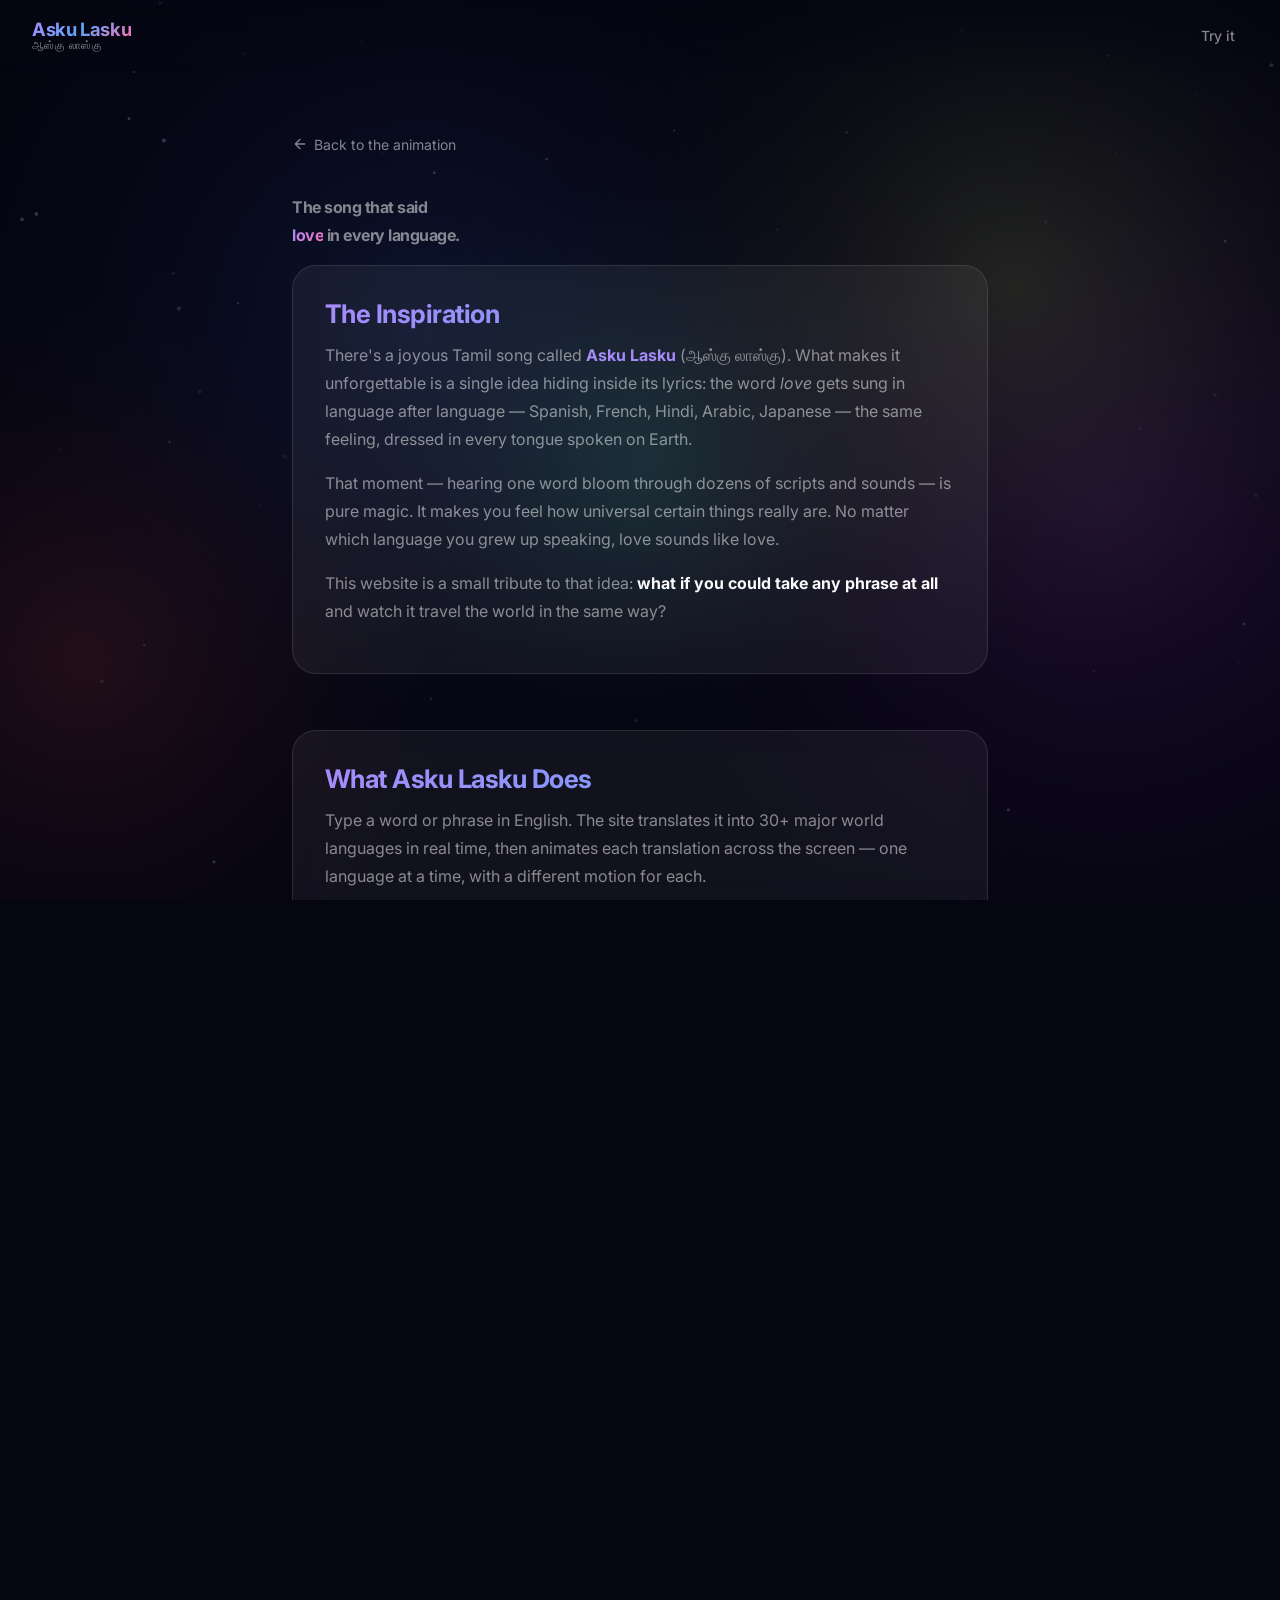
==== about.html @ 2b78cd52 "Add multilingual animation site — Asku Lasku Full static site inspired by the Tamil song "Asku Lasku" ====
<!DOCTYPE html>
<html lang="en">
<head>
  <meta charset="UTF-8">
  <meta name="viewport" content="width=device-width, initial-scale=1.0">
  <title>About — Asku Lasku</title>
  <meta name="description" content="The story behind Asku Lasku — a multilingual phrase animation inspired by a Tamil song that says 'love' in every language.">

  <link rel="preconnect" href="https://fonts.googleapis.com">
  <link rel="preconnect" href="https://fonts.gstatic.com" crossorigin>
  <link href="https://fonts.googleapis.com/css2?family=Inter:wght@300;400;500;600;700&family=Noto+Sans:wght@400;700&family=Noto+Sans+SC:wght@400;700&family=Noto+Sans+JP:wght@400;700&family=Noto+Sans+KR:wght@400;700&family=Noto+Sans+Arabic:wght@400;700&family=Noto+Sans+Devanagari:wght@400;700&family=Noto+Sans+Tamil:wght@400;700&family=Noto+Sans+Thai:wght@400;700&family=Noto+Sans+Hebrew:wght@400;700&display=swap" rel="stylesheet">

  <link rel="stylesheet" href="css/style.css">
</head>
<body class="about-body">

  <!-- Subtle aurora in background -->
  <canvas id="stage"></canvas>

  <div id="ui">
    <nav id="nav">
      <a href="index.html" class="logo" aria-label="Asku Lasku home">
        <span class="logo-text">Asku Lasku</span>
        <span class="logo-sub">ஆஸ்கு லாஸ்கு</span>
      </a>
      <div class="nav-links">
        <a href="index.html">Try it</a>
      </div>
    </nav>

    <main class="about-content">

      <a href="index.html" class="back-link">
        <svg width="16" height="16" viewBox="0 0 24 24" fill="none"
             stroke="currentColor" stroke-width="2" stroke-linecap="round">
          <path d="M19 12H5M5 12L12 5M5 12L12 19"/>
        </svg>
        Back to the animation
      </a>

      <!-- Hero -->
      <p class="tagline">The song that said<br><span>love</span> in every language.</p>

      <!-- Story section -->
      <section class="about-section">
        <h2>The Inspiration</h2>
        <p>
          There's a joyous Tamil song called <strong style="color:#a78bfa">Asku Lasku</strong>
          (ஆஸ்கு லாஸ்கு). What makes it unforgettable is a single idea hiding inside its lyrics:
          the word <em>love</em> gets sung in language after language — Spanish, French, Hindi,
          Arabic, Japanese — the same feeling, dressed in every tongue spoken on Earth.
        </p>
        <p>
          That moment — hearing one word bloom through dozens of scripts and sounds — is
          pure magic. It makes you feel how universal certain things really are. No matter
          which language you grew up speaking, love sounds like love.
        </p>
        <p>
          This website is a small tribute to that idea: <strong style="color:#f9fafb">what if you could take
          any phrase at all</strong> and watch it travel the world in the same way?
        </p>
      </section>

      <!-- What it does -->
      <section class="about-section">
        <h2>What Asku Lasku Does</h2>
        <p>
          Type a word or phrase in English. The site translates it into 30+ major world
          languages in real time, then animates each translation across the screen — one
          language at a time, with a different motion for each.
        </p>
        <p>
          Every transition is deliberate: a rise, a zoom, a blur-to-focus, a cascade from
          above. The aurora background shifts colour with each language, and tiny particles
          drift across the scene. The whole thing is designed to feel alive.
        </p>
        <p>
          When you find a phrase that moves you, hit <strong style="color:#a78bfa">Export</strong> to
          download it as an animated GIF or WebM video and share it wherever you like.
        </p>
      </section>

      <!-- Languages -->
      <section class="about-section">
        <h2>Supported Languages</h2>
        <p>Tamil is listed first — always. The rest follow in rough order of global reach.</p>
        <div class="lang-grid" role="list">
          <span class="about-lang-pill special" role="listitem">தமிழ் · Tamil ★</span>
          <span class="about-lang-pill" role="listitem">Español · Spanish</span>
          <span class="about-lang-pill" role="listitem">Français · French</span>
          <span class="about-lang-pill" role="listitem">Deutsch · German</span>
          <span class="about-lang-pill" role="listitem">日本語 · Japanese</span>
          <span class="about-lang-pill" role="listitem">한국어 · Korean</span>
          <span class="about-lang-pill" role="listitem">中文 · Chinese</span>
          <span class="about-lang-pill" role="listitem">العربية · Arabic</span>
          <span class="about-lang-pill" role="listitem">हिन्दी · Hindi</span>
          <span class="about-lang-pill" role="listitem">Português · Portuguese</span>
          <span class="about-lang-pill" role="listitem">Русский · Russian</span>
          <span class="about-lang-pill" role="listitem">Italiano · Italian</span>
          <span class="about-lang-pill" role="listitem">Türkçe · Turkish</span>
          <span class="about-lang-pill" role="listitem">Polski · Polish</span>
          <span class="about-lang-pill" role="listitem">Nederlands · Dutch</span>
          <span class="about-lang-pill" role="listitem">Svenska · Swedish</span>
          <span class="about-lang-pill" role="listitem">עברית · Hebrew</span>
          <span class="about-lang-pill" role="listitem">فارسی · Persian</span>
          <span class="about-lang-pill" role="listitem">Ελληνικά · Greek</span>
          <span class="about-lang-pill" role="listitem">ไทย · Thai</span>
          <span class="about-lang-pill" role="listitem">Tiếng Việt · Vietnamese</span>
          <span class="about-lang-pill" role="listitem">Bahasa Indonesia</span>
          <span class="about-lang-pill" role="listitem">Українська · Ukrainian</span>
          <span class="about-lang-pill" role="listitem">বাংলা · Bengali</span>
          <span class="about-lang-pill" role="listitem">Bahasa Melayu</span>
          <span class="about-lang-pill" role="listitem">Română · Romanian</span>
          <span class="about-lang-pill" role="listitem">తెలుగు · Telugu</span>
          <span class="about-lang-pill" role="listitem">മലയാളം · Malayalam</span>
          <span class="about-lang-pill" role="listitem">Kiswahili · Swahili</span>
          <span class="about-lang-pill" role="listitem">Afrikaans</span>
        </div>
      </section>

      <!-- Credits -->
      <section class="about-section">
        <h2>Built With &amp; Credits</h2>
        <p>
          Asku Lasku is a fully static site — no backend, no tracking, no accounts.
          Everything runs in your browser, built on a wonderful stack of open-source tools.
        </p>

        <div class="credit-grid">

          <a class="credit-card"
             href="https://mymemory.translated.net"
             target="_blank" rel="noopener noreferrer">
            <span class="credit-name">MyMemory Translation API</span>
            <span class="credit-desc">Free, anonymous translation for 30+ language pairs — the engine that powers every phrase.</span>
            <span class="credit-license">Free public API · Translated.net</span>
          </a>

          <a class="credit-card"
             href="https://github.com/jnordberg/gif.js"
             target="_blank" rel="noopener noreferrer">
            <span class="credit-name">gif.js</span>
            <span class="credit-desc">In-browser GIF encoder using web workers, by Johan Nordberg. Powers the GIF export feature.</span>
            <span class="credit-license">MIT License · Johan Nordberg</span>
          </a>

          <a class="credit-card"
             href="https://fonts.google.com/noto"
             target="_blank" rel="noopener noreferrer">
            <span class="credit-name">Noto Sans — Google Fonts</span>
            <span class="credit-desc">The universal type family that covers virtually every writing system on Earth — essential for a site like this.</span>
            <span class="credit-license">SIL Open Font License · Google</span>
          </a>

          <a class="credit-card"
             href="https://rsms.me/inter/"
             target="_blank" rel="noopener noreferrer">
            <span class="credit-name">Inter</span>
            <span class="credit-desc">The clean, highly legible typeface used for all UI text, by Rasmus Andersson.</span>
            <span class="credit-license">SIL Open Font License · Rasmus Andersson</span>
          </a>

          <a class="credit-card"
             href="https://developer.mozilla.org/en-US/docs/Web/API/Canvas_API"
             target="_blank" rel="noopener noreferrer">
            <span class="credit-name">Canvas 2D API</span>
            <span class="credit-desc">All animations — aurora, particles, transitions, glow — rendered frame-by-frame on a browser canvas. No libraries.</span>
            <span class="credit-license">Web Standard · W3C / WHATWG</span>
          </a>

          <a class="credit-card"
             href="https://developer.mozilla.org/en-US/docs/Web/API/MediaRecorder"
             target="_blank" rel="noopener noreferrer">
            <span class="credit-name">MediaRecorder API</span>
            <span class="credit-desc">Native browser API used to capture the canvas animation directly into a WebM video file.</span>
            <span class="credit-license">Web Standard · W3C</span>
          </a>

        </div>
      </section>

      <!-- Footer note -->
      <section class="about-section" style="text-align:center;">
        <h2>Open Source</h2>
        <p>
          The full source code for this site is available on
          <a href="https://github.com/rahulvigneswaran/Askulasku"
             target="_blank" rel="noopener noreferrer"
             style="color:var(--accent);text-decoration:none;">GitHub</a>.
          If you improve it, translate it, or remix it — go for it.
        </p>
        <p style="margin-top:0.5rem; font-size:0.85rem; color:var(--dim);">
          Made with curiosity, a love for languages, and one very catchy Tamil song.
        </p>
      </section>

    </main>
  </div>

  <!-- Keep the aurora running in the background -->
  <script src="js/languages.js"></script>
  <script src="js/stage.js"></script>
  <script>
    // Minimal stage init — aurora only, no playback
    const canvas = document.getElementById('stage');
    const stage  = new Stage(canvas);
    stage.setLoop(false);
    stage.start();
  </script>
</body>
</html>
---- css/style.css ----
/* ─── Reset & base ─────────────────────────────────────────────────────────── */
*, *::before, *::after { box-sizing: border-box; margin: 0; padding: 0; }

:root {
  --bg:           #060612;
  --glass:        rgba(255,255,255,0.055);
  --glass-hover:  rgba(255,255,255,0.09);
  --border:       rgba(255,255,255,0.10);
  --text:         #ffffff;
  --muted:        rgba(255,255,255,0.50);
  --dim:          rgba(255,255,255,0.25);
  --accent:       #a78bfa;
  --accent-dark:  #7c3aed;
  --glow:         rgba(167,139,250,0.35);
  --success:      #34d399;
  --error:        #f87171;
  --radius-sm:    10px;
  --radius-md:    16px;
  --radius-lg:    24px;
  --radius-pill:  999px;
  --transition:   0.3s cubic-bezier(0.4,0,0.2,1);
}

html, body {
  height: 100%;
  overflow: hidden;
  background: var(--bg);
  color: var(--text);
  font-family: 'Inter', system-ui, sans-serif;
  -webkit-font-smoothing: antialiased;
}

/* ─── Canvas ────────────────────────────────────────────────────────────────── */
#stage {
  position: fixed;
  inset: 0;
  width: 100%;
  height: 100%;
  z-index: 0;
}

/* ─── UI overlay ────────────────────────────────────────────────────────────── */
#ui {
  position: fixed;
  inset: 0;
  z-index: 10;
  display: flex;
  flex-direction: column;
  pointer-events: none;
}

#ui > * { pointer-events: auto; }

/* ─── Nav ───────────────────────────────────────────────────────────────────── */
#nav {
  display: flex;
  align-items: center;
  justify-content: space-between;
  padding: 1.25rem 2rem;
  background: linear-gradient(180deg, rgba(6,6,18,0.7) 0%, transparent 100%);
}

.logo {
  text-decoration: none;
  display: flex;
  flex-direction: column;
  line-height: 1;
}

.logo-text {
  font-size: 1.15rem;
  font-weight: 700;
  letter-spacing: -0.02em;
  background: linear-gradient(135deg, #a78bfa, #60a5fa, #f472b6);
  -webkit-background-clip: text;
  -webkit-text-fill-color: transparent;
  background-clip: text;
}

.logo-sub {
  font-size: 0.7rem;
  color: var(--muted);
  letter-spacing: 0.04em;
  margin-top: 2px;
}

.nav-links a {
  color: var(--muted);
  text-decoration: none;
  font-size: 0.875rem;
  font-weight: 500;
  padding: 0.4rem 0.8rem;
  border-radius: var(--radius-pill);
  transition: color var(--transition), background var(--transition);
}
.nav-links a:hover {
  color: var(--text);
  background: var(--glass);
}

/* ─── Hidden util ───────────────────────────────────────────────────────────── */
.hidden { display: none !important; }

/* ─── Input panel (idle state) ──────────────────────────────────────────────── */
#inputPanel {
  flex: 1;
  display: flex;
  align-items: center;
  justify-content: center;
  padding: 2rem;
}

.hero {
  text-align: center;
  max-width: 640px;
  width: 100%;
}

.hero-title {
  font-size: clamp(2.4rem, 6vw, 4.5rem);
  font-weight: 700;
  line-height: 1.08;
  letter-spacing: -0.03em;
  margin-bottom: 1rem;
}

.shimmer-text {
  display: inline-block;
  background: linear-gradient(135deg, #a78bfa 0%, #60a5fa 40%, #f472b6 70%, #a78bfa 100%);
  background-size: 200% auto;
  -webkit-background-clip: text;
  -webkit-text-fill-color: transparent;
  background-clip: text;
  animation: shimmer 4s linear infinite;
}

@keyframes shimmer {
  to { background-position: 200% center; }
}

.hero-sub {
  color: var(--muted);
  font-size: clamp(0.95rem, 2vw, 1.1rem);
  font-weight: 300;
  margin-bottom: 2rem;
  line-height: 1.6;
}

/* Input row */
.input-row {
  display: flex;
  gap: 0.75rem;
  align-items: stretch;
  margin-bottom: 1.25rem;
}

.phrase-input {
  flex: 1;
  background: var(--glass);
  border: 1px solid var(--border);
  border-radius: var(--radius-md);
  color: var(--text);
  font-size: 1.15rem;
  font-family: inherit;
  font-weight: 400;
  padding: 0.9rem 1.25rem;
  outline: none;
  transition: border-color var(--transition), background var(--transition), box-shadow var(--transition);
  -webkit-backdrop-filter: blur(12px);
  backdrop-filter: blur(12px);
}

.phrase-input::placeholder { color: var(--dim); }

.phrase-input:focus {
  border-color: rgba(167,139,250,0.6);
  background: rgba(167,139,250,0.07);
  box-shadow: 0 0 0 3px rgba(167,139,250,0.15), 0 0 40px rgba(167,139,250,0.08);
}

.phrase-input.shake {
  animation: shake 0.5s cubic-bezier(0.36,0.07,0.19,0.97);
}

@keyframes shake {
  10%, 90% { transform: translateX(-3px); }
  20%, 80% { transform: translateX(5px); }
  30%, 50%, 70% { transform: translateX(-5px); }
  40%, 60% { transform: translateX(5px); }
}

.animate-btn {
  display: flex;
  align-items: center;
  gap: 0.5rem;
  background: linear-gradient(135deg, var(--accent-dark), var(--accent));
  border: none;
  border-radius: var(--radius-md);
  color: #fff;
  cursor: pointer;
  font-family: inherit;
  font-size: 0.95rem;
  font-weight: 600;
  padding: 0.9rem 1.5rem;
  white-space: nowrap;
  transition: transform var(--transition), box-shadow var(--transition), filter var(--transition);
}

.animate-btn:hover {
  transform: translateY(-2px);
  box-shadow: 0 8px 28px var(--glow);
  filter: brightness(1.1);
}
.animate-btn:active { transform: translateY(0); }

/* Language badges */
#langBadges {
  display: flex;
  flex-wrap: wrap;
  gap: 0.4rem;
  justify-content: center;
}

.lang-badge {
  background: var(--glass);
  border: 1px solid var(--border);
  border-radius: var(--radius-pill);
  color: var(--muted);
  font-size: 0.78rem;
  padding: 0.2rem 0.65rem;
  -webkit-backdrop-filter: blur(8px);
  backdrop-filter: blur(8px);
}

.lang-badge.dim { color: var(--dim); border-style: dashed; }

/* ─── Loading panel ─────────────────────────────────────────────────────────── */
#loadingPanel {
  flex: 1;
  display: flex;
  flex-direction: column;
  align-items: center;
  justify-content: center;
  gap: 1.25rem;
  padding: 2rem;
  pointer-events: none;
}

.loading-ring {
  width: 48px; height: 48px;
  border: 2px solid var(--border);
  border-top-color: var(--accent);
  border-radius: 50%;
  animation: spin 0.9s linear infinite;
}

@keyframes spin { to { transform: rotate(360deg); } }

.loading-text {
  font-size: 0.95rem;
  color: var(--muted);
  letter-spacing: 0.02em;
}

.loading-text span { color: var(--accent); font-weight: 600; }

#loadingLangs {
  max-height: 200px;
  overflow-y: auto;
  width: 100%;
  max-width: 480px;
  display: flex;
  flex-wrap: wrap;
  gap: 0.4rem;
  justify-content: center;
  scrollbar-width: none;
}
#loadingLangs::-webkit-scrollbar { display: none; }

.load-badge {
  background: var(--glass);
  border: 1px solid var(--border);
  border-radius: var(--radius-pill);
  color: var(--muted);
  font-size: 0.75rem;
  padding: 0.2rem 0.6rem;
  animation: popIn 0.25s ease both;
}

@keyframes popIn {
  from { opacity: 0; transform: scale(0.85); }
  to   { opacity: 1; transform: scale(1); }
}

/* ─── Playback panel ────────────────────────────────────────────────────────── */
#playbackPanel {
  /* stretches to fill the gap below nav */
  flex: 1;
  display: flex;
  flex-direction: column;
  justify-content: flex-end;
  pointer-events: none;
}

/* Language counter (center-bottom of the animated canvas area) */
.lang-info {
  display: flex;
  justify-content: center;
  margin-bottom: 0.5rem;
}

.lang-counter {
  font-size: 0.78rem;
  font-weight: 500;
  color: var(--dim);
  letter-spacing: 0.08em;
  background: var(--glass);
  border: 1px solid var(--border);
  border-radius: var(--radius-pill);
  padding: 0.25rem 0.9rem;
  -webkit-backdrop-filter: blur(10px);
  backdrop-filter: blur(10px);
}

/* Progress bar */
#progressBar {
  height: 2px;
  background: rgba(255,255,255,0.06);
  position: relative;
  pointer-events: none;
}

#progressFill {
  height: 100%;
  width: 0%;
  transition: width 0.4s linear, background 0.6s ease;
  border-radius: 0 2px 2px 0;
}

/* Controls bar */
#controls {
  display: flex;
  align-items: center;
  gap: 0.75rem;
  padding: 0.85rem 1.5rem;
  background: linear-gradient(0deg, rgba(6,6,18,0.85) 0%, transparent 100%);
  pointer-events: auto;
}

.ctrl-btn {
  display: flex;
  align-items: center;
  justify-content: center;
  width: 40px; height: 40px;
  background: var(--glass);
  border: 1px solid var(--border);
  border-radius: var(--radius-sm);
  color: var(--muted);
  cursor: pointer;
  transition: background var(--transition), color var(--transition), border-color var(--transition), box-shadow var(--transition);
  -webkit-backdrop-filter: blur(12px);
  backdrop-filter: blur(12px);
  flex-shrink: 0;
}

.ctrl-btn:hover {
  background: var(--glass-hover);
  color: var(--text);
  border-color: rgba(255,255,255,0.2);
}

.ctrl-btn.primary {
  background: rgba(124,58,237,0.35);
  border-color: rgba(167,139,250,0.4);
  color: var(--accent);
}
.ctrl-btn.primary:hover {
  background: rgba(124,58,237,0.55);
  box-shadow: 0 0 16px var(--glow);
}

.ctrl-btn.active {
  color: var(--accent);
  border-color: rgba(167,139,250,0.4);
}

.ctrl-group {
  display: flex;
  gap: 0.5rem;
  flex: 1;
  justify-content: center;
}

.export-group {
  display: flex;
  gap: 0.4rem;
  margin-left: auto;
}

.export-btn {
  display: flex;
  align-items: center;
  gap: 0.35rem;
  background: var(--glass);
  border: 1px solid var(--border);
  border-radius: var(--radius-pill);
  color: var(--muted);
  cursor: pointer;
  font-family: inherit;
  font-size: 0.78rem;
  font-weight: 500;
  padding: 0.4rem 0.9rem;
  transition: background var(--transition), color var(--transition), border-color var(--transition);
  -webkit-backdrop-filter: blur(10px);
  backdrop-filter: blur(10px);
}

.export-btn:hover {
  background: var(--glass-hover);
  color: var(--text);
  border-color: rgba(255,255,255,0.2);
}

/* ─── Toast ─────────────────────────────────────────────────────────────────── */
.toast {
  position: fixed;
  bottom: 5.5rem;
  left: 50%;
  transform: translateX(-50%);
  background: rgba(15,15,35,0.95);
  border: 1px solid var(--border);
  border-radius: var(--radius-pill);
  color: var(--muted);
  font-size: 0.82rem;
  font-weight: 500;
  padding: 0.5rem 1.25rem;
  white-space: nowrap;
  z-index: 100;
  -webkit-backdrop-filter: blur(20px);
  backdrop-filter: blur(20px);
  pointer-events: none;
  animation: toastIn 0.25s ease;
}
.toast.success { color: var(--success); border-color: rgba(52,211,153,0.35); }
.toast.error   { color: var(--error);   border-color: rgba(248,113,113,0.35); }

@keyframes toastIn {
  from { opacity: 0; transform: translateX(-50%) translateY(8px); }
  to   { opacity: 1; transform: translateX(-50%) translateY(0); }
}

/* ─── Scrollbar (loading pane) ───────────────────────────────────────────────── */
* { scrollbar-width: thin; scrollbar-color: rgba(255,255,255,0.1) transparent; }

/* ─── About page layout ─────────────────────────────────────────────────────── */
.about-body {
  overflow: auto;
  min-height: 100vh;
  background: var(--bg);
}

.about-body #stage {
  position: fixed;
  opacity: 0.55;
}

.about-body #ui {
  position: relative;
  z-index: 10;
  overflow: auto;
  height: auto;
  pointer-events: auto;
}

.about-content {
  max-width: 760px;
  margin: 0 auto;
  padding: 4rem 2rem 6rem;
}

.about-content h2 {
  font-size: 1.6rem;
  font-weight: 700;
  letter-spacing: -0.02em;
  margin-bottom: 0.75rem;
  background: linear-gradient(135deg, #a78bfa, #60a5fa);
  -webkit-background-clip: text;
  -webkit-text-fill-color: transparent;
  background-clip: text;
}

.about-content p {
  color: var(--muted);
  font-size: 1rem;
  line-height: 1.75;
  margin-bottom: 1rem;
}

.about-section {
  margin-bottom: 3.5rem;
  padding: 2rem;
  background: var(--glass);
  border: 1px solid var(--border);
  border-radius: var(--radius-lg);
  -webkit-backdrop-filter: blur(16px);
  backdrop-filter: blur(16px);
}

.credit-grid {
  display: grid;
  grid-template-columns: repeat(auto-fill, minmax(280px, 1fr));
  gap: 1rem;
  margin-top: 1.25rem;
}

.credit-card {
  background: rgba(255,255,255,0.035);
  border: 1px solid var(--border);
  border-radius: var(--radius-md);
  padding: 1.1rem 1.25rem;
  text-decoration: none;
  color: var(--text);
  display: flex;
  flex-direction: column;
  gap: 0.25rem;
  transition: background var(--transition), border-color var(--transition), transform var(--transition);
}

.credit-card:hover {
  background: rgba(167,139,250,0.08);
  border-color: rgba(167,139,250,0.3);
  transform: translateY(-2px);
}

.credit-name {
  font-size: 0.95rem;
  font-weight: 600;
}

.credit-desc {
  font-size: 0.8rem;
  color: var(--muted);
}

.credit-license {
  font-size: 0.72rem;
  color: var(--dim);
  margin-top: 0.25rem;
}

.lang-grid {
  display: flex;
  flex-wrap: wrap;
  gap: 0.4rem;
  margin-top: 1rem;
}

.about-lang-pill {
  background: var(--glass);
  border: 1px solid var(--border);
  border-radius: var(--radius-pill);
  padding: 0.3rem 0.8rem;
  font-size: 0.82rem;
  color: var(--muted);
}

.about-lang-pill.special {
  border-color: rgba(167,139,250,0.5);
  color: var(--accent);
  background: rgba(167,139,250,0.08);
}

.back-link {
  display: inline-flex;
  align-items: center;
  gap: 0.4rem;
  color: var(--muted);
  text-decoration: none;
  font-size: 0.875rem;
  margin-bottom: 2.5rem;
  transition: color var(--transition);
}
.back-link:hover { color: var(--text); }

.tagline {
  font-size: clamp(1.8rem, 4vw, 2.8rem);
  font-weight: 700;
  letter-spacing: -0.03em;
  line-height: 1.1;
  margin-bottom: 1.25rem;
  color: var(--text);
}

.tagline span {
  background: linear-gradient(135deg, #a78bfa, #f472b6);
  -webkit-background-clip: text;
  -webkit-text-fill-color: transparent;
  background-clip: text;
}

/* ─── Responsive ─────────────────────────────────────────────────────────────── */
@media (max-width: 520px) {
  #nav { padding: 1rem 1.25rem; }
  .hero-title { font-size: 2rem; }
  .input-row { flex-direction: column; }
  .animate-btn { justify-content: center; }
  #controls { padding: 0.75rem 1rem; }
  .export-btn span { display: none; }
  .about-content { padding: 2rem 1.25rem 5rem; }
  .credit-grid { grid-template-columns: 1fr; }
}
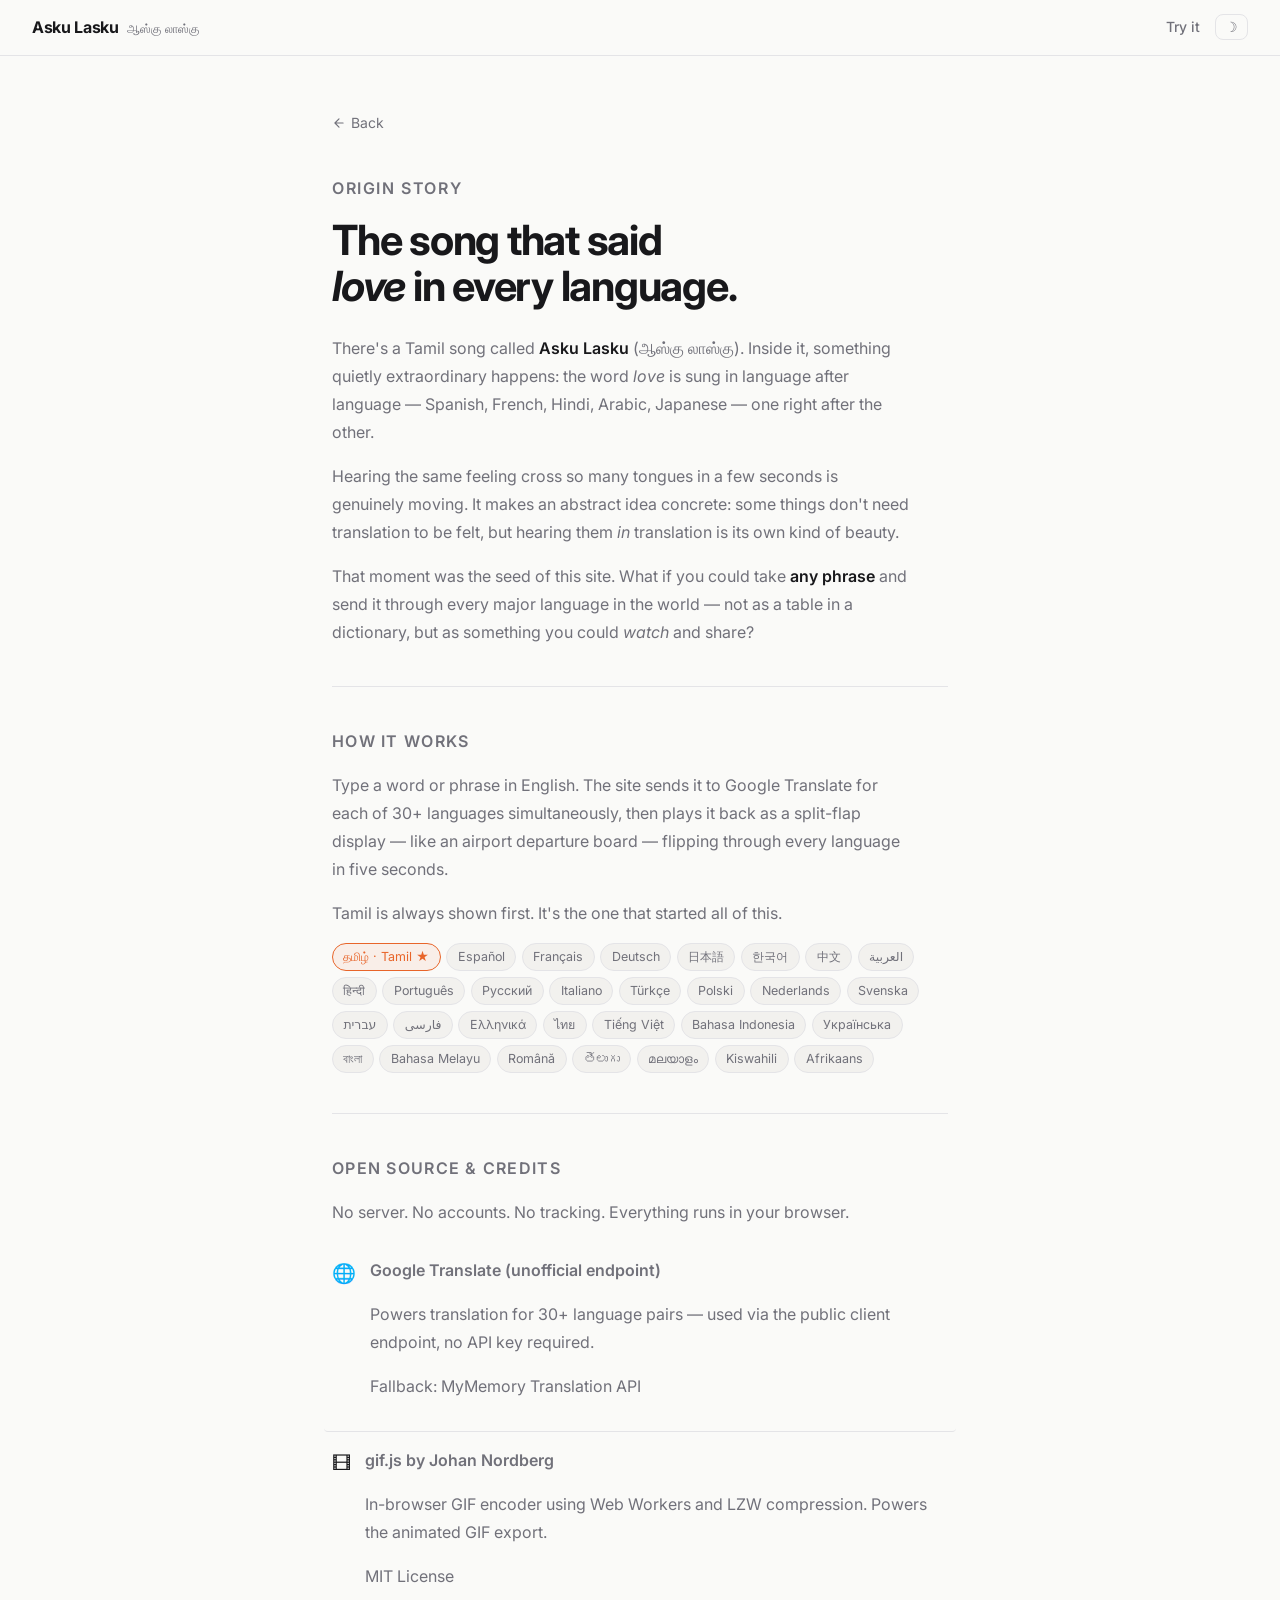
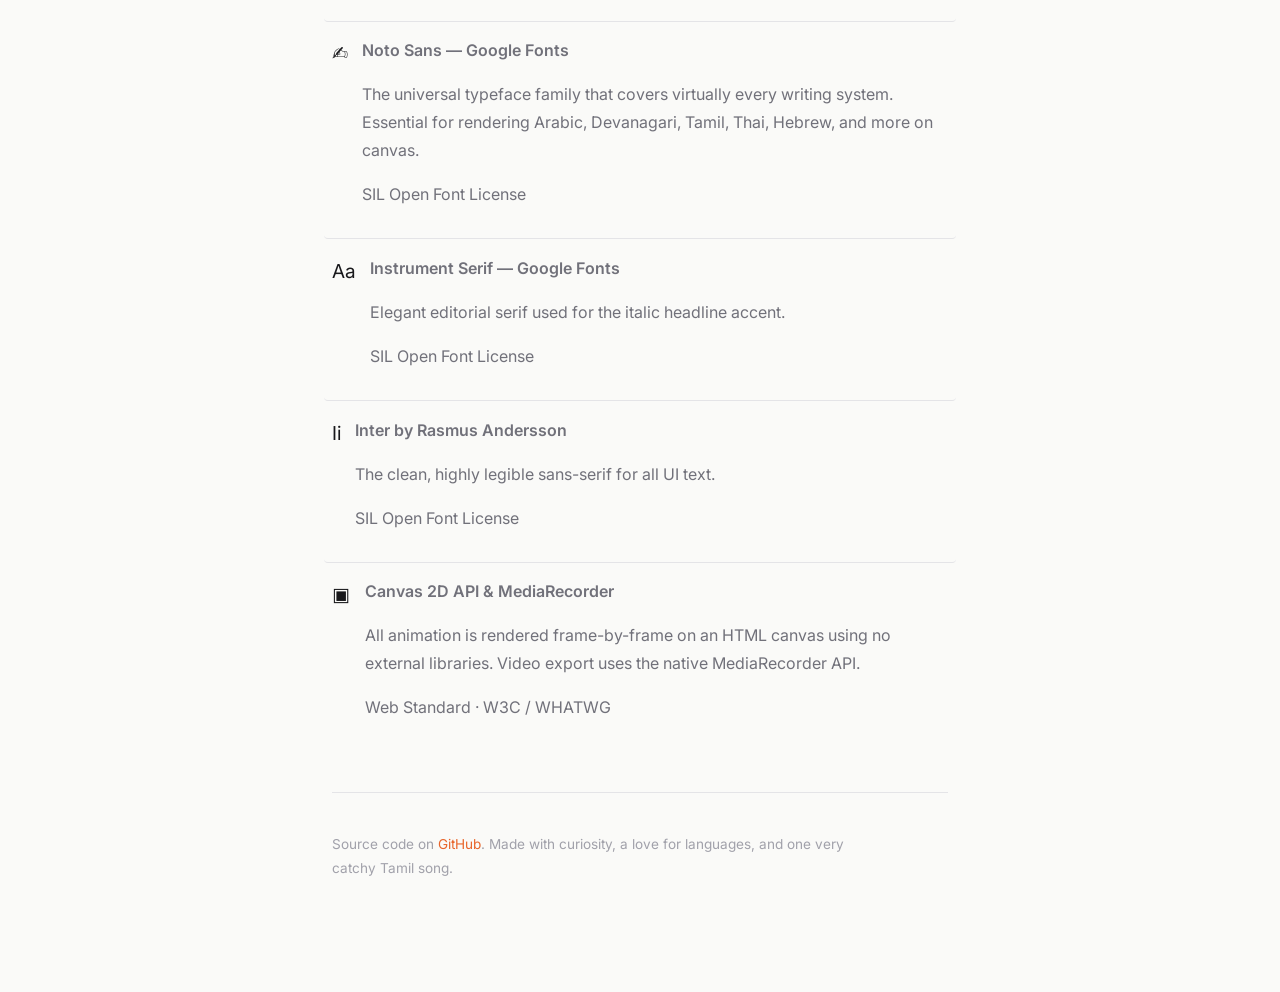
==== commit 12109d87: "Redesign: split-flap animation, clean light/dark UI, better translations Animation: - Replace aurora" ====
--- a/about.html
+++ b/about.html
@@ -4,208 +4,211 @@
   <meta charset="UTF-8">
   <meta name="viewport" content="width=device-width, initial-scale=1.0">
   <title>About — Asku Lasku</title>
-  <meta name="description" content="The story behind Asku Lasku — a multilingual phrase animation inspired by a Tamil song that says 'love' in every language.">
+  <meta name="description" content="The story of Asku Lasku — inspired by a Tamil song that sings 'love' in every language.">
 
   <link rel="preconnect" href="https://fonts.googleapis.com">
   <link rel="preconnect" href="https://fonts.gstatic.com" crossorigin>
-  <link href="https://fonts.googleapis.com/css2?family=Inter:wght@300;400;500;600;700&family=Noto+Sans:wght@400;700&family=Noto+Sans+SC:wght@400;700&family=Noto+Sans+JP:wght@400;700&family=Noto+Sans+KR:wght@400;700&family=Noto+Sans+Arabic:wght@400;700&family=Noto+Sans+Devanagari:wght@400;700&family=Noto+Sans+Tamil:wght@400;700&family=Noto+Sans+Thai:wght@400;700&family=Noto+Sans+Hebrew:wght@400;700&display=swap" rel="stylesheet">
-
+  <link href="https://fonts.googleapis.com/css2?family=Instrument+Serif:ital@0;1&family=Inter:wght@300;400;500;600;700&family=Noto+Sans:wght@400;700&family=Noto+Sans+Tamil:wght@400;700&display=swap" rel="stylesheet">
   <link rel="stylesheet" href="css/style.css">
 </head>
-<body class="about-body">
-
-  <!-- Subtle aurora in background -->
-  <canvas id="stage"></canvas>
-
-  <div id="ui">
-    <nav id="nav">
-      <a href="index.html" class="logo" aria-label="Asku Lasku home">
-        <span class="logo-text">Asku Lasku</span>
-        <span class="logo-sub">ஆஸ்கு லாஸ்கு</span>
-      </a>
-      <div class="nav-links">
-        <a href="index.html">Try it</a>
+<body>
+
+  <nav id="nav">
+    <a href="index.html" class="logo">
+      <span class="logo-primary">Asku Lasku</span>
+      <span class="logo-secondary">ஆஸ்கு லாஸ்கு</span>
+    </a>
+    <div class="nav-right">
+      <a href="index.html" class="nav-link">Try it</a>
+      <button id="themeToggle" class="theme-btn" aria-label="Toggle theme">☽</button>
+    </div>
+  </nav>
+
+  <main class="about-main">
+
+    <a href="index.html" class="back-link">
+      <svg width="14" height="14" viewBox="0 0 24 24" fill="none"
+           stroke="currentColor" stroke-width="2" stroke-linecap="round">
+        <path d="M19 12H5M5 12L12 5M5 12L12 19"/>
+      </svg>
+      Back
+    </a>
+
+    <div class="about-body">
+
+      <!-- ── The song ──────────────────────────────────────────────────────── -->
+      <p class="about-eyebrow">Origin story</p>
+      <h1 class="about-title">The song that said<br><em class="serif">love</em> in every language.</h1>
+
+      <p>
+        There's a Tamil song called <strong>Asku Lasku</strong> (ஆஸ்கு லாஸ்கு).
+        Inside it, something quietly extraordinary happens: the word <em>love</em> is
+        sung in language after language — Spanish, French, Hindi, Arabic, Japanese —
+        one right after the other.
+      </p>
+      <p>
+        Hearing the same feeling cross so many tongues in a few seconds is genuinely
+        moving. It makes an abstract idea concrete: some things don't need translation
+        to be felt, but hearing them <em>in</em> translation is its own kind of beauty.
+      </p>
+      <p>
+        That moment was the seed of this site. What if you could take <strong>any phrase</strong>
+        and send it through every major language in the world — not as a table in a dictionary,
+        but as something you could <em>watch</em> and share?
+      </p>
+
+      <hr class="divider">
+
+      <!-- ── What it does ──────────────────────────────────────────────────── -->
+      <p class="section-label">How it works</p>
+      <p>
+        Type a word or phrase in English. The site sends it to Google Translate for each
+        of 30+ languages simultaneously, then plays it back as a split-flap display —
+        like an airport departure board — flipping through every language in five seconds.
+      </p>
+      <p>
+        Tamil is always shown first. It's the one that started all of this.
+      </p>
+
+      <div class="lang-wrap">
+        <span class="lang-pill first">தமிழ் · Tamil ★</span>
+        <span class="lang-pill">Español</span>
+        <span class="lang-pill">Français</span>
+        <span class="lang-pill">Deutsch</span>
+        <span class="lang-pill">日本語</span>
+        <span class="lang-pill">한국어</span>
+        <span class="lang-pill">中文</span>
+        <span class="lang-pill">العربية</span>
+        <span class="lang-pill">हिन्दी</span>
+        <span class="lang-pill">Português</span>
+        <span class="lang-pill">Русский</span>
+        <span class="lang-pill">Italiano</span>
+        <span class="lang-pill">Türkçe</span>
+        <span class="lang-pill">Polski</span>
+        <span class="lang-pill">Nederlands</span>
+        <span class="lang-pill">Svenska</span>
+        <span class="lang-pill">עברית</span>
+        <span class="lang-pill">فارسی</span>
+        <span class="lang-pill">Ελληνικά</span>
+        <span class="lang-pill">ไทย</span>
+        <span class="lang-pill">Tiếng Việt</span>
+        <span class="lang-pill">Bahasa Indonesia</span>
+        <span class="lang-pill">Українська</span>
+        <span class="lang-pill">বাংলা</span>
+        <span class="lang-pill">Bahasa Melayu</span>
+        <span class="lang-pill">Română</span>
+        <span class="lang-pill">తెలుగు</span>
+        <span class="lang-pill">മലയാളം</span>
+        <span class="lang-pill">Kiswahili</span>
+        <span class="lang-pill">Afrikaans</span>
       </div>
-    </nav>
-
-    <main class="about-content">
-
-      <a href="index.html" class="back-link">
-        <svg width="16" height="16" viewBox="0 0 24 24" fill="none"
-             stroke="currentColor" stroke-width="2" stroke-linecap="round">
-          <path d="M19 12H5M5 12L12 5M5 12L12 19"/>
-        </svg>
-        Back to the animation
-      </a>
-
-      <!-- Hero -->
-      <p class="tagline">The song that said<br><span>love</span> in every language.</p>
-
-      <!-- Story section -->
-      <section class="about-section">
-        <h2>The Inspiration</h2>
-        <p>
-          There's a joyous Tamil song called <strong style="color:#a78bfa">Asku Lasku</strong>
-          (ஆஸ்கு லாஸ்கு). What makes it unforgettable is a single idea hiding inside its lyrics:
-          the word <em>love</em> gets sung in language after language — Spanish, French, Hindi,
-          Arabic, Japanese — the same feeling, dressed in every tongue spoken on Earth.
-        </p>
-        <p>
-          That moment — hearing one word bloom through dozens of scripts and sounds — is
-          pure magic. It makes you feel how universal certain things really are. No matter
-          which language you grew up speaking, love sounds like love.
-        </p>
-        <p>
-          This website is a small tribute to that idea: <strong style="color:#f9fafb">what if you could take
-          any phrase at all</strong> and watch it travel the world in the same way?
-        </p>
-      </section>
-
-      <!-- What it does -->
-      <section class="about-section">
-        <h2>What Asku Lasku Does</h2>
-        <p>
-          Type a word or phrase in English. The site translates it into 30+ major world
-          languages in real time, then animates each translation across the screen — one
-          language at a time, with a different motion for each.
-        </p>
-        <p>
-          Every transition is deliberate: a rise, a zoom, a blur-to-focus, a cascade from
-          above. The aurora background shifts colour with each language, and tiny particles
-          drift across the scene. The whole thing is designed to feel alive.
-        </p>
-        <p>
-          When you find a phrase that moves you, hit <strong style="color:#a78bfa">Export</strong> to
-          download it as an animated GIF or WebM video and share it wherever you like.
-        </p>
-      </section>
-
-      <!-- Languages -->
-      <section class="about-section">
-        <h2>Supported Languages</h2>
-        <p>Tamil is listed first — always. The rest follow in rough order of global reach.</p>
-        <div class="lang-grid" role="list">
-          <span class="about-lang-pill special" role="listitem">தமிழ் · Tamil ★</span>
-          <span class="about-lang-pill" role="listitem">Español · Spanish</span>
-          <span class="about-lang-pill" role="listitem">Français · French</span>
-          <span class="about-lang-pill" role="listitem">Deutsch · German</span>
-          <span class="about-lang-pill" role="listitem">日本語 · Japanese</span>
-          <span class="about-lang-pill" role="listitem">한국어 · Korean</span>
-          <span class="about-lang-pill" role="listitem">中文 · Chinese</span>
-          <span class="about-lang-pill" role="listitem">العربية · Arabic</span>
-          <span class="about-lang-pill" role="listitem">हिन्दी · Hindi</span>
-          <span class="about-lang-pill" role="listitem">Português · Portuguese</span>
-          <span class="about-lang-pill" role="listitem">Русский · Russian</span>
-          <span class="about-lang-pill" role="listitem">Italiano · Italian</span>
-          <span class="about-lang-pill" role="listitem">Türkçe · Turkish</span>
-          <span class="about-lang-pill" role="listitem">Polski · Polish</span>
-          <span class="about-lang-pill" role="listitem">Nederlands · Dutch</span>
-          <span class="about-lang-pill" role="listitem">Svenska · Swedish</span>
-          <span class="about-lang-pill" role="listitem">עברית · Hebrew</span>
-          <span class="about-lang-pill" role="listitem">فارسی · Persian</span>
-          <span class="about-lang-pill" role="listitem">Ελληνικά · Greek</span>
-          <span class="about-lang-pill" role="listitem">ไทย · Thai</span>
-          <span class="about-lang-pill" role="listitem">Tiếng Việt · Vietnamese</span>
-          <span class="about-lang-pill" role="listitem">Bahasa Indonesia</span>
-          <span class="about-lang-pill" role="listitem">Українська · Ukrainian</span>
-          <span class="about-lang-pill" role="listitem">বাংলা · Bengali</span>
-          <span class="about-lang-pill" role="listitem">Bahasa Melayu</span>
-          <span class="about-lang-pill" role="listitem">Română · Romanian</span>
-          <span class="about-lang-pill" role="listitem">తెలుగు · Telugu</span>
-          <span class="about-lang-pill" role="listitem">മലയാളം · Malayalam</span>
-          <span class="about-lang-pill" role="listitem">Kiswahili · Swahili</span>
-          <span class="about-lang-pill" role="listitem">Afrikaans</span>
-        </div>
-      </section>
-
-      <!-- Credits -->
-      <section class="about-section">
-        <h2>Built With &amp; Credits</h2>
-        <p>
-          Asku Lasku is a fully static site — no backend, no tracking, no accounts.
-          Everything runs in your browser, built on a wonderful stack of open-source tools.
-        </p>
-
-        <div class="credit-grid">
-
-          <a class="credit-card"
-             href="https://mymemory.translated.net"
-             target="_blank" rel="noopener noreferrer">
-            <span class="credit-name">MyMemory Translation API</span>
-            <span class="credit-desc">Free, anonymous translation for 30+ language pairs — the engine that powers every phrase.</span>
-            <span class="credit-license">Free public API · Translated.net</span>
-          </a>
-
-          <a class="credit-card"
-             href="https://github.com/jnordberg/gif.js"
-             target="_blank" rel="noopener noreferrer">
-            <span class="credit-name">gif.js</span>
-            <span class="credit-desc">In-browser GIF encoder using web workers, by Johan Nordberg. Powers the GIF export feature.</span>
-            <span class="credit-license">MIT License · Johan Nordberg</span>
-          </a>
-
-          <a class="credit-card"
-             href="https://fonts.google.com/noto"
-             target="_blank" rel="noopener noreferrer">
-            <span class="credit-name">Noto Sans — Google Fonts</span>
-            <span class="credit-desc">The universal type family that covers virtually every writing system on Earth — essential for a site like this.</span>
-            <span class="credit-license">SIL Open Font License · Google</span>
-          </a>
-
-          <a class="credit-card"
-             href="https://rsms.me/inter/"
-             target="_blank" rel="noopener noreferrer">
-            <span class="credit-name">Inter</span>
-            <span class="credit-desc">The clean, highly legible typeface used for all UI text, by Rasmus Andersson.</span>
-            <span class="credit-license">SIL Open Font License · Rasmus Andersson</span>
-          </a>
-
-          <a class="credit-card"
-             href="https://developer.mozilla.org/en-US/docs/Web/API/Canvas_API"
-             target="_blank" rel="noopener noreferrer">
-            <span class="credit-name">Canvas 2D API</span>
-            <span class="credit-desc">All animations — aurora, particles, transitions, glow — rendered frame-by-frame on a browser canvas. No libraries.</span>
-            <span class="credit-license">Web Standard · W3C / WHATWG</span>
-          </a>
-
-          <a class="credit-card"
-             href="https://developer.mozilla.org/en-US/docs/Web/API/MediaRecorder"
-             target="_blank" rel="noopener noreferrer">
-            <span class="credit-name">MediaRecorder API</span>
-            <span class="credit-desc">Native browser API used to capture the canvas animation directly into a WebM video file.</span>
-            <span class="credit-license">Web Standard · W3C</span>
-          </a>
-
-        </div>
-      </section>
-
-      <!-- Footer note -->
-      <section class="about-section" style="text-align:center;">
-        <h2>Open Source</h2>
-        <p>
-          The full source code for this site is available on
-          <a href="https://github.com/rahulvigneswaran/Askulasku"
-             target="_blank" rel="noopener noreferrer"
-             style="color:var(--accent);text-decoration:none;">GitHub</a>.
-          If you improve it, translate it, or remix it — go for it.
-        </p>
-        <p style="margin-top:0.5rem; font-size:0.85rem; color:var(--dim);">
-          Made with curiosity, a love for languages, and one very catchy Tamil song.
-        </p>
-      </section>
-
-    </main>
-  </div>
-
-  <!-- Keep the aurora running in the background -->
-  <script src="js/languages.js"></script>
-  <script src="js/stage.js"></script>
+
+      <hr class="divider">
+
+      <!-- ── Credits ───────────────────────────────────────────────────────── -->
+      <p class="section-label">Open source &amp; credits</p>
+      <p>No server. No accounts. No tracking. Everything runs in your browser.</p>
+
+      <nav class="credit-list" aria-label="Credits">
+
+        <a class="credit-item"
+           href="https://cloud.google.com/translate"
+           target="_blank" rel="noopener noreferrer">
+          <span class="credit-icon">🌐</span>
+          <div>
+            <p class="credit-name">Google Translate (unofficial endpoint)</p>
+            <p class="credit-desc">Powers translation for 30+ language pairs — used via the public client endpoint, no API key required.</p>
+            <p class="credit-tag">Fallback: MyMemory Translation API</p>
+          </div>
+        </a>
+
+        <a class="credit-item"
+           href="https://github.com/jnordberg/gif.js"
+           target="_blank" rel="noopener noreferrer">
+          <span class="credit-icon">🎞</span>
+          <div>
+            <p class="credit-name">gif.js by Johan Nordberg</p>
+            <p class="credit-desc">In-browser GIF encoder using Web Workers and LZW compression. Powers the animated GIF export.</p>
+            <p class="credit-tag">MIT License</p>
+          </div>
+        </a>
+
+        <a class="credit-item"
+           href="https://fonts.google.com/noto"
+           target="_blank" rel="noopener noreferrer">
+          <span class="credit-icon">✍</span>
+          <div>
+            <p class="credit-name">Noto Sans — Google Fonts</p>
+            <p class="credit-desc">The universal typeface family that covers virtually every writing system. Essential for rendering Arabic, Devanagari, Tamil, Thai, Hebrew, and more on canvas.</p>
+            <p class="credit-tag">SIL Open Font License</p>
+          </div>
+        </a>
+
+        <a class="credit-item"
+           href="https://fonts.google.com/specimen/Instrument+Serif"
+           target="_blank" rel="noopener noreferrer">
+          <span class="credit-icon">Aa</span>
+          <div>
+            <p class="credit-name">Instrument Serif — Google Fonts</p>
+            <p class="credit-desc">Elegant editorial serif used for the italic headline accent.</p>
+            <p class="credit-tag">SIL Open Font License</p>
+          </div>
+        </a>
+
+        <a class="credit-item"
+           href="https://rsms.me/inter/"
+           target="_blank" rel="noopener noreferrer">
+          <span class="credit-icon">Ii</span>
+          <div>
+            <p class="credit-name">Inter by Rasmus Andersson</p>
+            <p class="credit-desc">The clean, highly legible sans-serif for all UI text.</p>
+            <p class="credit-tag">SIL Open Font License</p>
+          </div>
+        </a>
+
+        <a class="credit-item"
+           href="https://developer.mozilla.org/en-US/docs/Web/API/Canvas_API"
+           target="_blank" rel="noopener noreferrer">
+          <span class="credit-icon">▣</span>
+          <div>
+            <p class="credit-name">Canvas 2D API &amp; MediaRecorder</p>
+            <p class="credit-desc">All animation is rendered frame-by-frame on an HTML canvas using no external libraries. Video export uses the native MediaRecorder API.</p>
+            <p class="credit-tag">Web Standard · W3C / WHATWG</p>
+          </div>
+        </a>
+
+      </nav>
+
+      <hr class="divider">
+
+      <p style="font-size:0.85rem; color:var(--subtle);">
+        Source code on
+        <a href="https://github.com/rahulvigneswaran/Askulasku"
+           target="_blank" rel="noopener noreferrer"
+           style="color:var(--accent); text-decoration:none;">GitHub</a>.
+        Made with curiosity, a love for languages, and one very catchy Tamil song.
+      </p>
+
+    </div>
+  </main>
+
+  <!-- Theme script (inline so it runs before paint) -->
   <script>
-    // Minimal stage init — aurora only, no playback
-    const canvas = document.getElementById('stage');
-    const stage  = new Stage(canvas);
-    stage.setLoop(false);
-    stage.start();
+    const t = localStorage.getItem('alTheme') ||
+      (window.matchMedia('(prefers-color-scheme: dark)').matches ? 'dark' : 'light');
+    document.documentElement.dataset.theme = t;
+    document.addEventListener('DOMContentLoaded', () => {
+      const btn = document.getElementById('themeToggle');
+      if (btn) {
+        btn.textContent = t === 'dark' ? '☀' : '☽';
+        btn.addEventListener('click', () => {
+          const next = document.documentElement.dataset.theme === 'dark' ? 'light' : 'dark';
+          document.documentElement.dataset.theme = next;
+          localStorage.setItem('alTheme', next);
+          btn.textContent = next === 'dark' ? '☀' : '☽';
+        });
+      }
+    });
   </script>
 </body>
 </html>
--- a/css/style.css
+++ b/css/style.css
@@ -1,611 +1,507 @@
-/* ─── Reset & base ─────────────────────────────────────────────────────────── */
+/* ── Variables ────────────────────────────────────────────────────────────── */
+:root {
+  --bg:       #FAFAF8;
+  --bg2:      #F2F1EE;
+  --surface:  #FFFFFF;
+  --text:     #18181B;
+  --muted:    #71717A;
+  --subtle:   #A1A1AA;
+  --border:   #E4E4E7;
+  --border2:  #D4D4D8;
+  --accent:   #E8652A;
+  --accent-l: #F0824A;
+  --radius:   8px;
+  --tr:       0.18s ease;
+}
+
+[data-theme="dark"] {
+  --bg:      #111111;
+  --bg2:     #1A1A1A;
+  --surface: #1C1C1C;
+  --text:    #F4F4F5;
+  --muted:   #71717A;
+  --subtle:  #52525B;
+  --border:  #27272A;
+  --border2: #3F3F46;
+  --accent:  #F07540;
+  --accent-l:#F5915E;
+}
+
+/* ── Reset ────────────────────────────────────────────────────────────────── */
 *, *::before, *::after { box-sizing: border-box; margin: 0; padding: 0; }
 
-:root {
-  --bg:           #060612;
-  --glass:        rgba(255,255,255,0.055);
-  --glass-hover:  rgba(255,255,255,0.09);
-  --border:       rgba(255,255,255,0.10);
-  --text:         #ffffff;
-  --muted:        rgba(255,255,255,0.50);
-  --dim:          rgba(255,255,255,0.25);
-  --accent:       #a78bfa;
-  --accent-dark:  #7c3aed;
-  --glow:         rgba(167,139,250,0.35);
-  --success:      #34d399;
-  --error:        #f87171;
-  --radius-sm:    10px;
-  --radius-md:    16px;
-  --radius-lg:    24px;
-  --radius-pill:  999px;
-  --transition:   0.3s cubic-bezier(0.4,0,0.2,1);
-}
-
-html, body {
-  height: 100%;
-  overflow: hidden;
-  background: var(--bg);
-  color: var(--text);
-  font-family: 'Inter', system-ui, sans-serif;
+html { font-size: 16px; -webkit-text-size-adjust: 100%; }
+
+body {
+  background:  var(--bg);
+  color:       var(--text);
+  font-family: 'Inter', system-ui, -apple-system, sans-serif;
+  font-size:   1rem;
+  line-height: 1.6;
   -webkit-font-smoothing: antialiased;
-}
-
-/* ─── Canvas ────────────────────────────────────────────────────────────────── */
-#stage {
-  position: fixed;
-  inset: 0;
-  width: 100%;
-  height: 100%;
-  z-index: 0;
-}
-
-/* ─── UI overlay ────────────────────────────────────────────────────────────── */
-#ui {
-  position: fixed;
-  inset: 0;
-  z-index: 10;
-  display: flex;
-  flex-direction: column;
-  pointer-events: none;
-}
-
-#ui > * { pointer-events: auto; }
-
-/* ─── Nav ───────────────────────────────────────────────────────────────────── */
+  min-height: 100vh;
+}
+
+a { color: inherit; }
+
+.hidden { display: none !important; }
+
+/* ── Nav ──────────────────────────────────────────────────────────────────── */
 #nav {
+  position: sticky;
+  top: 0;
+  z-index: 50;
+  background:  var(--bg);
+  border-bottom: 1px solid var(--border);
   display: flex;
   align-items: center;
   justify-content: space-between;
-  padding: 1.25rem 2rem;
-  background: linear-gradient(180deg, rgba(6,6,18,0.7) 0%, transparent 100%);
+  padding: 0 2rem;
+  height: 56px;
 }
 
 .logo {
   text-decoration: none;
   display: flex;
-  flex-direction: column;
-  line-height: 1;
-}
-
-.logo-text {
-  font-size: 1.15rem;
+  align-items: baseline;
+  gap: 0.5rem;
+}
+
+.logo-primary {
+  font-size: 1rem;
   font-weight: 700;
   letter-spacing: -0.02em;
-  background: linear-gradient(135deg, #a78bfa, #60a5fa, #f472b6);
-  -webkit-background-clip: text;
-  -webkit-text-fill-color: transparent;
-  background-clip: text;
-}
-
-.logo-sub {
-  font-size: 0.7rem;
+  color: var(--text);
+}
+
+.logo-secondary {
+  font-size: 0.78rem;
   color: var(--muted);
-  letter-spacing: 0.04em;
-  margin-top: 2px;
-}
-
-.nav-links a {
+}
+
+.nav-right {
+  display: flex;
+  align-items: center;
+  gap: 0.25rem;
+}
+
+.nav-link {
+  text-decoration: none;
   color: var(--muted);
-  text-decoration: none;
   font-size: 0.875rem;
   font-weight: 500;
-  padding: 0.4rem 0.8rem;
-  border-radius: var(--radius-pill);
-  transition: color var(--transition), background var(--transition);
-}
-.nav-links a:hover {
+  padding: 0.35rem 0.7rem;
+  border-radius: var(--radius);
+  transition: background var(--tr), color var(--tr);
+}
+.nav-link:hover { background: var(--bg2); color: var(--text); }
+
+.theme-btn {
+  background: none;
+  border: 1px solid var(--border);
+  border-radius: var(--radius);
+  color: var(--muted);
+  cursor: pointer;
+  font-size: 0.9rem;
+  padding: 0.3rem 0.55rem;
+  transition: background var(--tr), color var(--tr);
+  line-height: 1;
+}
+.theme-btn:hover { background: var(--bg2); color: var(--text); }
+
+/* ── Main layout ─────────────────────────────────────────────────────────── */
+.main {
+  max-width: 760px;
+  margin: 0 auto;
+  padding: 3rem 2rem 5rem;
+}
+
+/* ── Hero ────────────────────────────────────────────────────────────────── */
+.hero-heading {
+  font-size: clamp(2rem, 5vw, 3.25rem);
+  font-weight: 700;
+  letter-spacing: -0.035em;
+  line-height: 1.08;
+  margin-bottom: 0.65rem;
   color: var(--text);
-  background: var(--glass);
-}
-
-/* ─── Hidden util ───────────────────────────────────────────────────────────── */
-.hidden { display: none !important; }
-
-/* ─── Input panel (idle state) ──────────────────────────────────────────────── */
-#inputPanel {
-  flex: 1;
-  display: flex;
-  align-items: center;
-  justify-content: center;
-  padding: 2rem;
-}
-
-.hero {
-  text-align: center;
-  max-width: 640px;
-  width: 100%;
-}
-
-.hero-title {
-  font-size: clamp(2.4rem, 6vw, 4.5rem);
-  font-weight: 700;
-  line-height: 1.08;
-  letter-spacing: -0.03em;
-  margin-bottom: 1rem;
-}
-
-.shimmer-text {
-  display: inline-block;
-  background: linear-gradient(135deg, #a78bfa 0%, #60a5fa 40%, #f472b6 70%, #a78bfa 100%);
-  background-size: 200% auto;
-  -webkit-background-clip: text;
-  -webkit-text-fill-color: transparent;
-  background-clip: text;
-  animation: shimmer 4s linear infinite;
-}
-
-@keyframes shimmer {
-  to { background-position: 200% center; }
-}
+}
+
+/* Serif accent — requires Instrument Serif or similar */
+.serif { font-style: italic; }
 
 .hero-sub {
+  font-size: 1rem;
   color: var(--muted);
-  font-size: clamp(0.95rem, 2vw, 1.1rem);
-  font-weight: 300;
-  margin-bottom: 2rem;
-  line-height: 1.6;
-}
-
-/* Input row */
+  font-weight: 400;
+  max-width: 480px;
+  margin-bottom: 2.25rem;
+  line-height: 1.65;
+}
+
+/* ── Input ───────────────────────────────────────────────────────────────── */
 .input-row {
   display: flex;
-  gap: 0.75rem;
+  gap: 0.6rem;
   align-items: stretch;
-  margin-bottom: 1.25rem;
+  margin-bottom: 1rem;
 }
 
 .phrase-input {
   flex: 1;
-  background: var(--glass);
-  border: 1px solid var(--border);
-  border-radius: var(--radius-md);
-  color: var(--text);
-  font-size: 1.15rem;
+  background:  var(--surface);
+  border:      1px solid var(--border2);
+  border-radius: var(--radius);
+  color:       var(--text);
   font-family: inherit;
-  font-weight: 400;
-  padding: 0.9rem 1.25rem;
-  outline: none;
-  transition: border-color var(--transition), background var(--transition), box-shadow var(--transition);
-  -webkit-backdrop-filter: blur(12px);
-  backdrop-filter: blur(12px);
-}
-
-.phrase-input::placeholder { color: var(--dim); }
-
+  font-size:   1.05rem;
+  padding:     0.65rem 0.9rem;
+  outline:     none;
+  transition:  border-color var(--tr), box-shadow var(--tr);
+}
+.phrase-input::placeholder { color: var(--subtle); }
 .phrase-input:focus {
-  border-color: rgba(167,139,250,0.6);
-  background: rgba(167,139,250,0.07);
-  box-shadow: 0 0 0 3px rgba(167,139,250,0.15), 0 0 40px rgba(167,139,250,0.08);
+  border-color: var(--accent);
+  box-shadow:   0 0 0 3px color-mix(in srgb, var(--accent) 18%, transparent);
 }
 
 .phrase-input.shake {
-  animation: shake 0.5s cubic-bezier(0.36,0.07,0.19,0.97);
-}
-
+  animation: shake 0.45s cubic-bezier(.36,.07,.19,.97);
+}
 @keyframes shake {
-  10%, 90% { transform: translateX(-3px); }
-  20%, 80% { transform: translateX(5px); }
-  30%, 50%, 70% { transform: translateX(-5px); }
-  40%, 60% { transform: translateX(5px); }
+  10%, 90% { transform: translateX(-2px); }
+  20%, 80% { transform: translateX(4px); }
+  30%, 50%, 70% { transform: translateX(-4px); }
+  40%, 60% { transform: translateX(4px); }
 }
 
 .animate-btn {
-  display: flex;
+  display:     flex;
   align-items: center;
-  gap: 0.5rem;
-  background: linear-gradient(135deg, var(--accent-dark), var(--accent));
-  border: none;
-  border-radius: var(--radius-md);
-  color: #fff;
-  cursor: pointer;
+  gap:         0.4rem;
+  background:  var(--text);
+  border:      none;
+  border-radius: var(--radius);
+  color:       var(--bg);
+  cursor:      pointer;
   font-family: inherit;
-  font-size: 0.95rem;
+  font-size:   0.9rem;
   font-weight: 600;
-  padding: 0.9rem 1.5rem;
+  padding:     0.65rem 1.15rem;
   white-space: nowrap;
-  transition: transform var(--transition), box-shadow var(--transition), filter var(--transition);
-}
-
-.animate-btn:hover {
-  transform: translateY(-2px);
-  box-shadow: 0 8px 28px var(--glow);
-  filter: brightness(1.1);
-}
-.animate-btn:active { transform: translateY(0); }
+  transition:  opacity var(--tr), transform var(--tr);
+}
+.animate-btn:hover   { opacity: 0.82; }
+.animate-btn:active  { transform: scale(0.97); }
 
 /* Language badges */
 #langBadges {
-  display: flex;
-  flex-wrap: wrap;
-  gap: 0.4rem;
-  justify-content: center;
-}
-
-.lang-badge {
-  background: var(--glass);
-  border: 1px solid var(--border);
-  border-radius: var(--radius-pill);
-  color: var(--muted);
-  font-size: 0.78rem;
-  padding: 0.2rem 0.65rem;
-  -webkit-backdrop-filter: blur(8px);
-  backdrop-filter: blur(8px);
-}
-
-.lang-badge.dim { color: var(--dim); border-style: dashed; }
-
-/* ─── Loading panel ─────────────────────────────────────────────────────────── */
+  display:     flex;
+  flex-wrap:   wrap;
+  gap:         0.35rem;
+  margin-top:  0.25rem;
+}
+
+.badge {
+  background:   var(--bg2);
+  border:       1px solid var(--border);
+  border-radius: 99px;
+  color:        var(--muted);
+  font-size:    0.75rem;
+  padding:      0.15rem 0.6rem;
+}
+.badge.dim { color: var(--subtle); border-style: dashed; }
+
+/* ── Board ───────────────────────────────────────────────────────────────── */
+.board-wrap {
+  margin: 2rem 0;
+  border-radius: 12px;
+  overflow: hidden;
+  box-shadow: 0 2px 8px rgba(0,0,0,0.10), 0 0 0 1px rgba(0,0,0,0.06);
+}
+
+[data-theme="dark"] .board-wrap {
+  box-shadow: 0 2px 16px rgba(0,0,0,0.4), 0 0 0 1px rgba(255,255,255,0.05);
+}
+
+#stage {
+  display:    block;
+  width:      100%;
+  height:     clamp(200px, 38vw, 300px);
+  background: #131313;
+}
+
+/* ── Loading panel ───────────────────────────────────────────────────────── */
 #loadingPanel {
-  flex: 1;
-  display: flex;
-  flex-direction: column;
-  align-items: center;
-  justify-content: center;
-  gap: 1.25rem;
-  padding: 2rem;
-  pointer-events: none;
-}
-
-.loading-ring {
-  width: 48px; height: 48px;
-  border: 2px solid var(--border);
+  display:         flex;
+  flex-direction:  column;
+  align-items:     center;
+  gap:             1rem;
+  padding:         3.5rem 2rem;
+  text-align:      center;
+}
+
+.spin {
+  width: 36px; height: 36px;
+  border: 2px solid var(--border2);
   border-top-color: var(--accent);
   border-radius: 50%;
-  animation: spin 0.9s linear infinite;
-}
-
+  animation: spin 0.8s linear infinite;
+}
 @keyframes spin { to { transform: rotate(360deg); } }
 
-.loading-text {
-  font-size: 0.95rem;
+.load-label {
+  font-size: 0.9rem;
   color: var(--muted);
-  letter-spacing: 0.02em;
-}
-
-.loading-text span { color: var(--accent); font-weight: 600; }
-
-#loadingLangs {
-  max-height: 200px;
-  overflow-y: auto;
-  width: 100%;
-  max-width: 480px;
-  display: flex;
-  flex-wrap: wrap;
-  gap: 0.4rem;
+}
+.load-label strong { color: var(--accent); }
+
+#loadingItems {
+  display:     flex;
+  flex-wrap:   wrap;
+  gap:         0.35rem;
   justify-content: center;
+  max-width:   500px;
+  max-height:  140px;
+  overflow-y:  auto;
   scrollbar-width: none;
 }
-#loadingLangs::-webkit-scrollbar { display: none; }
-
-.load-badge {
-  background: var(--glass);
-  border: 1px solid var(--border);
-  border-radius: var(--radius-pill);
-  color: var(--muted);
-  font-size: 0.75rem;
-  padding: 0.2rem 0.6rem;
-  animation: popIn 0.25s ease both;
-}
-
-@keyframes popIn {
-  from { opacity: 0; transform: scale(0.85); }
-  to   { opacity: 1; transform: scale(1); }
-}
-
-/* ─── Playback panel ────────────────────────────────────────────────────────── */
-#playbackPanel {
-  /* stretches to fill the gap below nav */
+#loadingItems::-webkit-scrollbar { display: none; }
+
+.load-item {
+  background:   var(--bg2);
+  border:       1px solid var(--border);
+  border-radius: 99px;
+  color:        var(--muted);
+  font-size:    0.75rem;
+  padding:      0.15rem 0.6rem;
+  animation:    popIn 0.2s ease both;
+}
+@keyframes popIn { from { opacity:0; transform: scale(0.8); } to { opacity:1; transform: scale(1); } }
+
+/* ── Playback panel ──────────────────────────────────────────────────────── */
+#playbackPanel { /* child of .main, shown below board */ }
+
+/* Progress bar */
+#progressWrap {
+  display:       flex;
+  align-items:   center;
+  gap:           0.75rem;
+  margin-bottom: 0.9rem;
+}
+
+#progressBar {
   flex: 1;
-  display: flex;
-  flex-direction: column;
-  justify-content: flex-end;
-  pointer-events: none;
-}
-
-/* Language counter (center-bottom of the animated canvas area) */
-.lang-info {
-  display: flex;
-  justify-content: center;
-  margin-bottom: 0.5rem;
-}
-
-.lang-counter {
-  font-size: 0.78rem;
-  font-weight: 500;
-  color: var(--dim);
-  letter-spacing: 0.08em;
-  background: var(--glass);
-  border: 1px solid var(--border);
-  border-radius: var(--radius-pill);
-  padding: 0.25rem 0.9rem;
-  -webkit-backdrop-filter: blur(10px);
-  backdrop-filter: blur(10px);
-}
-
-/* Progress bar */
-#progressBar {
-  height: 2px;
-  background: rgba(255,255,255,0.06);
-  position: relative;
-  pointer-events: none;
+  height: 3px;
+  background: var(--border2);
+  border-radius: 99px;
+  overflow: hidden;
 }
 
 #progressFill {
   height: 100%;
-  width: 0%;
-  transition: width 0.4s linear, background 0.6s ease;
-  border-radius: 0 2px 2px 0;
-}
-
-/* Controls bar */
+  background: var(--accent);
+  border-radius: 99px;
+  transition: width 0.3s linear;
+}
+
+#langCounter {
+  font-size:   0.75rem;
+  font-weight: 600;
+  color:       var(--muted);
+  white-space: nowrap;
+  min-width:   3.5ch;
+  text-align:  right;
+}
+
+/* Controls row */
 #controls {
-  display: flex;
+  display:     flex;
   align-items: center;
-  gap: 0.75rem;
-  padding: 0.85rem 1.5rem;
-  background: linear-gradient(0deg, rgba(6,6,18,0.85) 0%, transparent 100%);
-  pointer-events: auto;
+  gap:         0.5rem;
 }
 
 .ctrl-btn {
-  display: flex;
+  display:       flex;
+  align-items:   center;
+  justify-content: center;
+  width: 36px; height: 36px;
+  background:    none;
+  border:        1px solid var(--border2);
+  border-radius: var(--radius);
+  color:         var(--muted);
+  cursor:        pointer;
+  transition:    background var(--tr), color var(--tr), border-color var(--tr);
+}
+.ctrl-btn:hover         { background: var(--bg2); color: var(--text); border-color: var(--border2); }
+.ctrl-btn.active        { color: var(--accent); border-color: var(--accent); }
+.ctrl-btn.primary       { background: var(--text); color: var(--bg); border-color: var(--text); }
+.ctrl-btn.primary:hover { opacity: 0.82; }
+
+.spacer { flex: 1; }
+
+.export-group { display: flex; gap: 0.4rem; }
+
+.export-btn {
+  display:     flex;
   align-items: center;
-  justify-content: center;
-  width: 40px; height: 40px;
-  background: var(--glass);
-  border: 1px solid var(--border);
-  border-radius: var(--radius-sm);
-  color: var(--muted);
-  cursor: pointer;
-  transition: background var(--transition), color var(--transition), border-color var(--transition), box-shadow var(--transition);
-  -webkit-backdrop-filter: blur(12px);
-  backdrop-filter: blur(12px);
-  flex-shrink: 0;
-}
-
-.ctrl-btn:hover {
-  background: var(--glass-hover);
+  gap:         0.35rem;
+  background:  none;
+  border:      1px solid var(--border2);
+  border-radius: var(--radius);
+  color:       var(--muted);
+  cursor:      pointer;
+  font-family: inherit;
+  font-size:   0.78rem;
+  font-weight: 500;
+  padding:     0.3rem 0.7rem;
+  transition:  background var(--tr), color var(--tr);
+}
+.export-btn:hover { background: var(--bg2); color: var(--text); }
+
+/* ── Toast ───────────────────────────────────────────────────────────────── */
+.toast {
+  position:    fixed;
+  bottom:      1.5rem;
+  left:        50%;
+  transform:   translateX(-50%);
+  background:  var(--surface);
+  border:      1px solid var(--border2);
+  border-radius: 99px;
+  color:       var(--muted);
+  font-size:   0.82rem;
+  font-weight: 500;
+  padding:     0.45rem 1.1rem;
+  white-space: nowrap;
+  z-index:     200;
+  box-shadow:  0 4px 16px rgba(0,0,0,0.12);
+  animation:   toastIn 0.2s ease;
+  pointer-events: none;
+}
+.toast.success { color: #16a34a; border-color: #86efac; }
+.toast.error   { color: #dc2626; border-color: #fca5a5; }
+
+@keyframes toastIn {
+  from { opacity: 0; transform: translateX(-50%) translateY(6px); }
+  to   { opacity: 1; transform: translateX(-50%) translateY(0); }
+}
+
+/* ── About page ──────────────────────────────────────────────────────────── */
+.about-main {
+  max-width: 680px;
+  margin:    0 auto;
+  padding:   3.5rem 2rem 6rem;
+}
+
+.back-link {
+  display:       inline-flex;
+  align-items:   center;
+  gap:           0.3rem;
+  color:         var(--muted);
+  text-decoration: none;
+  font-size:     0.875rem;
+  margin-bottom: 2.5rem;
+  transition:    color var(--tr);
+}
+.back-link:hover { color: var(--text); }
+
+.about-eyebrow {
+  font-size:   0.75rem;
+  font-weight: 600;
+  letter-spacing: 0.1em;
+  text-transform: uppercase;
+  color: var(--accent);
+  margin-bottom: 0.5rem;
+}
+
+.about-title {
+  font-size:      clamp(1.8rem, 4vw, 2.6rem);
+  font-weight:    700;
+  letter-spacing: -0.03em;
+  line-height:    1.1;
+  margin-bottom:  1.5rem;
   color: var(--text);
-  border-color: rgba(255,255,255,0.2);
-}
-
-.ctrl-btn.primary {
-  background: rgba(124,58,237,0.35);
-  border-color: rgba(167,139,250,0.4);
-  color: var(--accent);
-}
-.ctrl-btn.primary:hover {
-  background: rgba(124,58,237,0.55);
-  box-shadow: 0 0 16px var(--glow);
-}
-
-.ctrl-btn.active {
-  color: var(--accent);
-  border-color: rgba(167,139,250,0.4);
-}
-
-.ctrl-group {
-  display: flex;
-  gap: 0.5rem;
-  flex: 1;
-  justify-content: center;
-}
-
-.export-group {
-  display: flex;
-  gap: 0.4rem;
-  margin-left: auto;
-}
-
-.export-btn {
-  display: flex;
-  align-items: center;
-  gap: 0.35rem;
-  background: var(--glass);
-  border: 1px solid var(--border);
-  border-radius: var(--radius-pill);
-  color: var(--muted);
-  cursor: pointer;
-  font-family: inherit;
-  font-size: 0.78rem;
-  font-weight: 500;
-  padding: 0.4rem 0.9rem;
-  transition: background var(--transition), color var(--transition), border-color var(--transition);
-  -webkit-backdrop-filter: blur(10px);
-  backdrop-filter: blur(10px);
-}
-
-.export-btn:hover {
-  background: var(--glass-hover);
-  color: var(--text);
-  border-color: rgba(255,255,255,0.2);
-}
-
-/* ─── Toast ─────────────────────────────────────────────────────────────────── */
-.toast {
-  position: fixed;
-  bottom: 5.5rem;
-  left: 50%;
-  transform: translateX(-50%);
-  background: rgba(15,15,35,0.95);
-  border: 1px solid var(--border);
-  border-radius: var(--radius-pill);
-  color: var(--muted);
-  font-size: 0.82rem;
-  font-weight: 500;
-  padding: 0.5rem 1.25rem;
-  white-space: nowrap;
-  z-index: 100;
-  -webkit-backdrop-filter: blur(20px);
-  backdrop-filter: blur(20px);
-  pointer-events: none;
-  animation: toastIn 0.25s ease;
-}
-.toast.success { color: var(--success); border-color: rgba(52,211,153,0.35); }
-.toast.error   { color: var(--error);   border-color: rgba(248,113,113,0.35); }
-
-@keyframes toastIn {
-  from { opacity: 0; transform: translateX(-50%) translateY(8px); }
-  to   { opacity: 1; transform: translateX(-50%) translateY(0); }
-}
-
-/* ─── Scrollbar (loading pane) ───────────────────────────────────────────────── */
-* { scrollbar-width: thin; scrollbar-color: rgba(255,255,255,0.1) transparent; }
-
-/* ─── About page layout ─────────────────────────────────────────────────────── */
-.about-body {
-  overflow: auto;
-  min-height: 100vh;
-  background: var(--bg);
-}
-
-.about-body #stage {
-  position: fixed;
-  opacity: 0.55;
-}
-
-.about-body #ui {
-  position: relative;
-  z-index: 10;
-  overflow: auto;
-  height: auto;
-  pointer-events: auto;
-}
-
-.about-content {
-  max-width: 760px;
-  margin: 0 auto;
-  padding: 4rem 2rem 6rem;
-}
-
-.about-content h2 {
-  font-size: 1.6rem;
-  font-weight: 700;
-  letter-spacing: -0.02em;
-  margin-bottom: 0.75rem;
-  background: linear-gradient(135deg, #a78bfa, #60a5fa);
-  -webkit-background-clip: text;
-  -webkit-text-fill-color: transparent;
-  background-clip: text;
-}
-
-.about-content p {
-  color: var(--muted);
-  font-size: 1rem;
+}
+
+.about-body p {
+  font-size:   1rem;
+  color:       var(--muted);
   line-height: 1.75;
   margin-bottom: 1rem;
-}
-
-.about-section {
-  margin-bottom: 3.5rem;
-  padding: 2rem;
-  background: var(--glass);
-  border: 1px solid var(--border);
-  border-radius: var(--radius-lg);
-  -webkit-backdrop-filter: blur(16px);
-  backdrop-filter: blur(16px);
-}
-
-.credit-grid {
-  display: grid;
-  grid-template-columns: repeat(auto-fill, minmax(280px, 1fr));
-  gap: 1rem;
-  margin-top: 1.25rem;
-}
-
-.credit-card {
-  background: rgba(255,255,255,0.035);
-  border: 1px solid var(--border);
-  border-radius: var(--radius-md);
-  padding: 1.1rem 1.25rem;
+  max-width:   58ch;
+}
+
+.about-body p strong { color: var(--text); font-weight: 600; }
+
+.divider {
+  border: none;
+  border-top: 1px solid var(--border);
+  margin: 2.5rem 0;
+}
+
+.section-label {
+  font-size:   0.8rem;
+  font-weight: 600;
+  letter-spacing: 0.08em;
+  text-transform: uppercase;
+  color:       var(--subtle);
+  margin-bottom: 1.25rem;
+}
+
+.credit-list { display: flex; flex-direction: column; gap: 0; }
+
+.credit-item {
+  display:     flex;
+  gap:         0.9rem;
+  padding:     0.9rem 0;
+  border-bottom: 1px solid var(--border);
   text-decoration: none;
-  color: var(--text);
-  display: flex;
-  flex-direction: column;
-  gap: 0.25rem;
-  transition: background var(--transition), border-color var(--transition), transform var(--transition);
-}
-
-.credit-card:hover {
-  background: rgba(167,139,250,0.08);
-  border-color: rgba(167,139,250,0.3);
-  transform: translateY(-2px);
-}
-
-.credit-name {
-  font-size: 0.95rem;
-  font-weight: 600;
-}
-
-.credit-desc {
-  font-size: 0.8rem;
-  color: var(--muted);
-}
-
-.credit-license {
-  font-size: 0.72rem;
-  color: var(--dim);
-  margin-top: 0.25rem;
-}
-
-.lang-grid {
-  display: flex;
+  color: inherit;
+  transition: background var(--tr);
+  border-radius: 4px;
+  margin: 0 -0.5rem;
+  padding-left: 0.5rem;
+  padding-right: 0.5rem;
+}
+.credit-item:hover { background: var(--bg2); }
+.credit-item:last-child { border-bottom: none; }
+
+.credit-icon {
+  font-size: 1.2rem;
+  margin-top: 2px;
+  flex-shrink: 0;
+}
+
+.credit-name  { font-size: 0.9rem; font-weight: 600; color: var(--text); margin-bottom: 0.15rem; }
+.credit-desc  { font-size: 0.82rem; color: var(--muted); line-height: 1.5; }
+.credit-tag   { font-size: 0.72rem; color: var(--subtle); margin-top: 0.2rem; }
+
+.lang-wrap {
+  display:   flex;
   flex-wrap: wrap;
-  gap: 0.4rem;
-  margin-top: 1rem;
-}
-
-.about-lang-pill {
-  background: var(--glass);
-  border: 1px solid var(--border);
-  border-radius: var(--radius-pill);
-  padding: 0.3rem 0.8rem;
-  font-size: 0.82rem;
-  color: var(--muted);
-}
-
-.about-lang-pill.special {
-  border-color: rgba(167,139,250,0.5);
-  color: var(--accent);
-  background: rgba(167,139,250,0.08);
-}
-
-.back-link {
-  display: inline-flex;
-  align-items: center;
-  gap: 0.4rem;
-  color: var(--muted);
-  text-decoration: none;
-  font-size: 0.875rem;
-  margin-bottom: 2.5rem;
-  transition: color var(--transition);
-}
-.back-link:hover { color: var(--text); }
-
-.tagline {
-  font-size: clamp(1.8rem, 4vw, 2.8rem);
-  font-weight: 700;
-  letter-spacing: -0.03em;
-  line-height: 1.1;
-  margin-bottom: 1.25rem;
-  color: var(--text);
-}
-
-.tagline span {
-  background: linear-gradient(135deg, #a78bfa, #f472b6);
-  -webkit-background-clip: text;
-  -webkit-text-fill-color: transparent;
-  background-clip: text;
-}
-
-/* ─── Responsive ─────────────────────────────────────────────────────────────── */
-@media (max-width: 520px) {
-  #nav { padding: 1rem 1.25rem; }
-  .hero-title { font-size: 2rem; }
-  .input-row { flex-direction: column; }
-  .animate-btn { justify-content: center; }
-  #controls { padding: 0.75rem 1rem; }
-  .export-btn span { display: none; }
-  .about-content { padding: 2rem 1.25rem 5rem; }
-  .credit-grid { grid-template-columns: 1fr; }
-}
+  gap:       0.35rem;
+  margin-top: 0.75rem;
+}
+.lang-pill {
+  background:    var(--bg2);
+  border:        1px solid var(--border);
+  border-radius: 99px;
+  color:         var(--muted);
+  font-size:     0.78rem;
+  padding:       0.2rem 0.65rem;
+}
+.lang-pill.first {
+  border-color: var(--accent);
+  color:        var(--accent);
+  background:   color-mix(in srgb, var(--accent) 8%, transparent);
+}
+
+/* ── Responsive ──────────────────────────────────────────────────────────── */
+@media (max-width: 540px) {
+  .main, .about-main { padding-left: 1.25rem; padding-right: 1.25rem; }
+  #nav               { padding: 0 1.25rem; }
+  .hero-heading      { font-size: 1.9rem; }
+  .input-row         { flex-direction: column; }
+  .animate-btn       { justify-content: center; }
+  .logo-secondary    { display: none; }
+  #controls          { flex-wrap: wrap; }
+}
